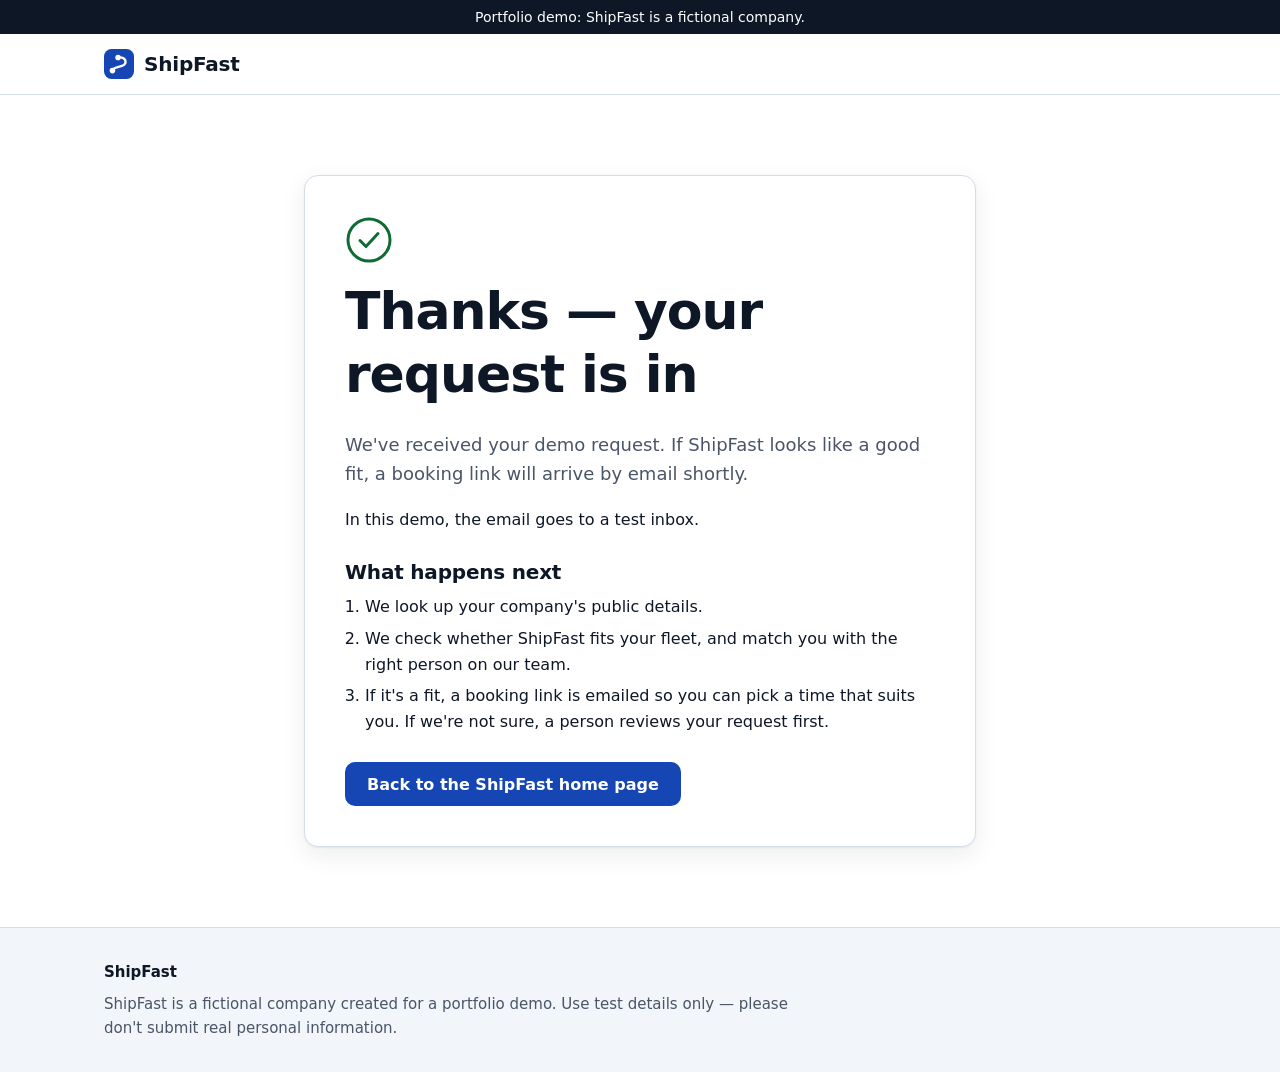
==== thanks.html @ 263e2e40 "Add ShipFast demo site (fictional company, portfolio demo) Static landing page, demo-request form an" ====
<!doctype html>
<html lang="en">
<head>
  <meta charset="utf-8">
  <meta name="viewport" content="width=device-width, initial-scale=1">
  <meta name="robots" content="noindex, nofollow">
  <meta name="color-scheme" content="light dark">
  <meta name="description" content="Your ShipFast demo request has been received. A fictional company created for a portfolio demo.">
  <title>Request received — ShipFast</title>
  <link rel="icon" href="data:image/svg+xml,%3Csvg%20xmlns='http://www.w3.org/2000/svg'%20viewBox='0%200%2032%2032'%3E%3Crect%20width='32'%20height='32'%20rx='8'%20fill='%231546b3'/%3E%3Cpath%20d='M9%2023c0-5%2014-3%2014-9s-8-5-8-5'%20fill='none'%20stroke='%23fff'%20stroke-width='2.5'%20stroke-linecap='round'/%3E%3Ccircle%20cx='9'%20cy='23'%20r='3'%20fill='%23fff'/%3E%3Ccircle%20cx='15'%20cy='9'%20r='3'%20fill='%23fff'/%3E%3C/svg%3E">
  <link rel="stylesheet" href="styles.css">
</head>
<body>
  <a class="skip-link" href="#main">Skip to main content</a>

  <header class="site-header">
    <p class="demo-banner">Portfolio demo: ShipFast is a fictional company.</p>
    <div class="container header-inner">
      <a class="brand" href="index.html">
        <svg width="30" height="30" viewBox="0 0 32 32" aria-hidden="true" focusable="false">
          <rect class="logo-bg" width="32" height="32" rx="8" fill="#1546b3"/>
          <path class="logo-mark" d="M9 23c0-5 14-3 14-9s-8-5-8-5" fill="none" stroke="#ffffff" stroke-width="2.5" stroke-linecap="round"/>
          <circle class="logo-dot" cx="9" cy="23" r="3" fill="#ffffff"/>
          <circle class="logo-dot" cx="15" cy="9" r="3" fill="#ffffff"/>
        </svg>
        <span>ShipFast</span>
      </a>
    </div>
  </header>

  <main id="main">
    <div class="section">
      <div class="container narrow">
        <div class="thanks-card">
          <svg class="thanks-icon" width="48" height="48" viewBox="0 0 48 48" aria-hidden="true" focusable="false" fill="none" stroke="currentColor" stroke-width="3" stroke-linecap="round" stroke-linejoin="round">
            <circle cx="24" cy="24" r="21"/>
            <path d="M15 24.5l6 6 12-13"/>
          </svg>
          <h1>Thanks — your request is in</h1>
          <p class="lead">We've received your demo request. If ShipFast looks like a good fit, a booking link will arrive by email shortly.</p>
          <p>In this demo, the email goes to a test inbox.</p>

          <h2>What happens next</h2>
          <ol class="next-steps">
            <li>We look up your company's public details.</li>
            <li>We check whether ShipFast fits your fleet, and match you with the right person on our team.</li>
            <li>If it's a fit, a booking link is emailed so you can pick a time that suits you. If we're not sure, a person reviews your request first.</li>
          </ol>

          <a class="button" href="index.html">Back to the ShipFast home page</a>
        </div>
      </div>
    </div>
  </main>

  <footer class="site-footer">
    <div class="container">
      <p class="footer-brand">ShipFast</p>
      <p class="footer-notice">ShipFast is a fictional company created for a portfolio demo. Use test details only — please don't submit real personal information.</p>
    </div>
  </footer>
</body>
</html>
---- styles.css ----
/*
  ShipFast demo site: shared styles for index.html and thanks.html.
  No external fonts, images or scripts. Light and dark mode follow the
  visitor's device setting (prefers-color-scheme).
  Text colors meet WCAG AA contrast (4.5:1); field borders and focus
  rings meet 3:1, in both themes.
*/

/* ---------- Color tokens ---------- */

:root {
  color-scheme: light dark;

  --bg: #ffffff;
  --bg-alt: #f2f5f9;
  --surface: #ffffff;
  --text: #0e1726;
  --muted: #4a5568;
  --border: #d6dde7;
  --field-bg: #ffffff;
  --field-border: #6b7789;
  --brand: #1546b3;
  --brand-hover: #0f3a96;
  --brand-text: #ffffff;
  --link: #1546b3;
  --focus: #1546b3;
  --accent: #d97706;
  --banner-bg: #0e1726;
  --banner-text: #ffffff;
  --notice-bg: #fff6e5;
  --notice-border: #b26b00;
  --notice-text: #4a2c00;
  --badge-bg: #e8effd;
  --badge-text: #123e9e;
  --error: #b42318;
  --good: #0f6b33;
  --map-bg: #e4ebf5;
  --map-street: #ffffff;
  --shadow: 0 1px 2px rgb(14 23 38 / 6%), 0 8px 24px rgb(14 23 38 / 8%);

  --radius: 14px;
  --radius-sm: 8px;
}

@media (prefers-color-scheme: dark) {
  :root {
    --bg: #0b1220;
    --bg-alt: #101a2c;
    --surface: #15213a;
    --text: #e7ecf3;
    --muted: #a9b6c8;
    --border: #2a3a57;
    --field-bg: #0e182b;
    --field-border: #8393ab;
    --brand: #8ab4ff;
    --brand-hover: #a9c8ff;
    --brand-text: #0b1220;
    --link: #9fc0ff;
    --focus: #9fc0ff;
    --accent: #f5b13d;
    --banner-bg: #1a2742;
    --banner-text: #e7ecf3;
    --notice-bg: #2b2111;
    --notice-border: #d39b3a;
    --notice-text: #f5e6c8;
    --badge-bg: #182a4d;
    --badge-text: #b8d0ff;
    --error: #ff8a80;
    --good: #6ee7a0;
    --map-bg: #12203a;
    --map-street: #1e3050;
    --shadow: 0 1px 2px rgb(0 0 0 / 30%), 0 8px 24px rgb(0 0 0 / 35%);
  }
}

/* ---------- Base ---------- */

*,
*::before,
*::after {
  box-sizing: border-box;
}

html {
  -webkit-text-size-adjust: 100%;
  text-size-adjust: 100%;
}

@media (prefers-reduced-motion: no-preference) {
  html {
    scroll-behavior: smooth;
  }
}

body {
  margin: 0;
  min-height: 100vh;
  display: flex;
  flex-direction: column;
  background: var(--bg);
  color: var(--text);
  font-family: system-ui, -apple-system, "Segoe UI", Roboto, "Helvetica Neue", Arial, sans-serif;
  font-size: 1rem;
  line-height: 1.6;
}

main {
  flex: 1 0 auto;
}

h1,
h2,
h3 {
  margin: 0 0 0.5em;
  line-height: 1.2;
  text-wrap: balance;
}

h1 {
  font-size: clamp(2rem, 1.25rem + 3.5vw, 3.25rem);
  letter-spacing: -0.02em;
}

h2 {
  font-size: clamp(1.5rem, 1.2rem + 1.5vw, 2.125rem);
  letter-spacing: -0.01em;
}

h3 {
  font-size: 1.1875rem;
}

p {
  margin: 0 0 1em;
}

a {
  color: var(--link);
  text-underline-offset: 0.15em;
}

a:hover {
  text-decoration-thickness: 2px;
}

/* Visible keyboard focus everywhere */
:focus-visible {
  outline: 3px solid var(--focus);
  outline-offset: 3px;
}

.sr-only {
  position: absolute;
  width: 1px;
  height: 1px;
  padding: 0;
  margin: -1px;
  overflow: hidden;
  clip: rect(0 0 0 0);
  clip-path: inset(50%);
  white-space: nowrap;
  border: 0;
}

.skip-link {
  position: absolute;
  top: -200px;
  left: 16px;
  z-index: 10;
  padding: 10px 16px;
  border: 2px solid var(--focus);
  border-radius: var(--radius-sm);
  background: var(--surface);
  color: var(--text);
  font-weight: 700;
}

.skip-link:focus {
  top: 12px;
}

.container {
  width: 100%;
  max-width: 1120px;
  margin-inline: auto;
  padding-inline: 16px;
}

.narrow {
  max-width: 720px;
}

@media (min-width: 640px) {
  .container {
    padding-inline: 24px;
  }
}

/* ---------- Header ---------- */

.demo-banner {
  margin: 0;
  padding: 6px 16px;
  background: var(--banner-bg);
  color: var(--banner-text);
  font-size: 0.875rem;
  text-align: center;
}

.site-header {
  background: var(--bg);
  border-bottom: 1px solid var(--border);
}

.header-inner {
  display: flex;
  flex-wrap: wrap;
  align-items: center;
  justify-content: space-between;
  gap: 8px 24px;
  padding-block: 14px;
}

.brand {
  display: inline-flex;
  align-items: center;
  gap: 10px;
  color: var(--text);
  font-size: 1.25rem;
  font-weight: 800;
  letter-spacing: -0.01em;
  text-decoration: none;
}

.brand svg {
  flex: none;
}

.logo-bg {
  fill: var(--brand);
}

.logo-mark {
  stroke: var(--brand-text);
}

.logo-dot {
  fill: var(--brand-text);
}

.site-nav {
  display: flex;
  flex-wrap: wrap;
  align-items: center;
  gap: 4px 16px;
}

.site-nav a:not(.button) {
  padding: 6px 2px;
  color: var(--text);
  font-weight: 600;
  text-decoration: none;
}

.site-nav a:not(.button):hover {
  text-decoration: underline;
}

/* Narrow phones: keep all three nav items on one row under the logo */
@media (max-width: 479px) {
  .site-nav {
    gap: 4px 12px;
    font-size: 0.875rem;
  }

  .site-nav .button-small {
    padding-inline: 12px;
    font-size: 0.875rem;
  }
}

/* ---------- Buttons ---------- */

.button {
  display: inline-flex;
  align-items: center;
  justify-content: center;
  min-height: 44px;
  padding: 10px 20px;
  border: 2px solid var(--brand);
  border-radius: 10px;
  background: var(--brand);
  color: var(--brand-text);
  font: inherit;
  font-weight: 700;
  line-height: 1.2;
  text-align: center;
  text-decoration: none;
  cursor: pointer;
}

.button:hover {
  border-color: var(--brand-hover);
  background: var(--brand-hover);
}

.button-secondary {
  border-color: currentColor;
  background: transparent;
  color: var(--link);
}

.button-secondary:hover {
  border-color: currentColor;
  background: var(--badge-bg);
}

.button-small {
  min-height: 36px;
  padding: 6px 14px;
  font-size: 0.9375rem;
}

.button-block {
  width: 100%;
}

/* ---------- Hero ---------- */

.hero {
  padding-block: 48px 56px;
  background: linear-gradient(180deg, var(--bg-alt), var(--bg));
}

.hero-inner {
  display: grid;
  gap: 40px;
  align-items: center;
}

.hero-inner > * {
  min-width: 0;
}

@media (min-width: 880px) {
  .hero {
    padding-block: 80px;
  }

  .hero-inner {
    grid-template-columns: 1.05fr 1fr;
    gap: 56px;
  }
}

.eyebrow {
  margin-bottom: 12px;
  color: var(--link);
  font-size: 0.8125rem;
  font-weight: 700;
  letter-spacing: 0.08em;
  text-transform: uppercase;
}

.lead {
  max-width: 36em;
  color: var(--muted);
  font-size: 1.125rem;
}

.hero-actions {
  display: flex;
  flex-wrap: wrap;
  gap: 12px;
  margin-top: 28px;
}

.hero-art svg {
  display: block;
  width: 100%;
  max-width: 560px;
  height: auto;
  margin-inline: auto;
}

/* Hero illustration colors (decorative SVG) */
.map-bg {
  fill: var(--map-bg);
}

.map-street {
  stroke: var(--map-street);
}

.route-a {
  stroke: var(--brand);
}

.route-b {
  stroke: var(--accent);
}

.stop {
  fill: var(--surface);
}

.stop-a {
  stroke: var(--brand);
}

.stop-b {
  stroke: var(--accent);
}

.depot {
  fill: var(--text);
}

.depot-mark {
  fill: var(--bg);
}

/* ---------- Sections ---------- */

.section {
  padding-block: 56px;
}

@media (min-width: 880px) {
  .section {
    padding-block: 80px;
  }
}

.section-alt {
  background: var(--bg-alt);
  border-block: 1px solid var(--border);
}

.section-intro {
  max-width: 40em;
  color: var(--muted);
  font-size: 1.0625rem;
}

/* How it works */
.steps {
  display: grid;
  gap: 16px;
  margin: 32px 0 0;
  padding: 0;
  list-style: none;
}

@media (min-width: 760px) {
  .steps {
    grid-template-columns: repeat(3, 1fr);
    gap: 20px;
  }
}

.step {
  padding: 24px;
  border: 1px solid var(--border);
  border-radius: var(--radius);
  background: var(--surface);
  box-shadow: var(--shadow);
}

.step p {
  margin: 0;
  color: var(--muted);
}

.step-num {
  display: inline-grid;
  place-items: center;
  width: 40px;
  height: 40px;
  margin-bottom: 16px;
  border-radius: 50%;
  background: var(--brand);
  color: var(--brand-text);
  font-weight: 800;
}

/* Example result */
.badge {
  display: inline-block;
  margin-bottom: 12px;
  padding: 4px 12px;
  border: 1px solid currentColor;
  border-radius: 999px;
  background: var(--badge-bg);
  color: var(--badge-text);
  font-size: 0.8125rem;
  font-weight: 700;
  letter-spacing: 0.06em;
  text-transform: uppercase;
}

.table-card {
  margin-top: 28px;
  overflow-x: auto;
  border: 1px solid var(--border);
  border-radius: var(--radius);
  background: var(--surface);
  box-shadow: var(--shadow);
}

.compare {
  width: 100%;
  border-collapse: collapse;
}

.compare caption {
  padding: 16px 16px 4px;
  font-weight: 700;
  text-align: left;
}

.compare th,
.compare td {
  padding: 12px 16px;
  border-top: 1px solid var(--border);
  text-align: left;
  vertical-align: top;
}

.compare thead th {
  border-top: 0;
  color: var(--muted);
  font-size: 0.875rem;
}

.compare tbody th {
  font-weight: 600;
}

.compare .win {
  color: var(--good);
  font-weight: 700;
}

@media (max-width: 480px) {
  .compare caption {
    padding-inline: 10px;
  }

  .compare th,
  .compare td {
    padding: 10px;
  }
}

.disclaimer {
  margin: 16px 0 0;
  color: var(--muted);
  font-size: 0.9375rem;
}

/* ---------- Demo-request form ---------- */

.form-card {
  margin-top: 28px;
  padding: 20px 16px 24px;
  border: 1px solid var(--border);
  border-radius: var(--radius);
  background: var(--surface);
  box-shadow: var(--shadow);
}

@media (min-width: 640px) {
  .form-card {
    padding: 32px;
  }
}

.form-card form {
  display: grid;
  gap: 20px;
  margin-top: 24px;
}

.form-note {
  margin: 0;
  color: var(--muted);
  font-size: 0.9375rem;
}

.field {
  display: grid;
  gap: 6px;
}

.field label {
  font-weight: 600;
}

.optional {
  color: var(--muted);
  font-weight: 400;
}

.hint {
  margin: 0;
  color: var(--muted);
  font-size: 0.875rem;
}

.field input,
.field select,
.field textarea {
  width: 100%;
  min-height: 46px;
  padding: 10px 12px;
  border: 1px solid var(--field-border);
  border-radius: var(--radius-sm);
  background: var(--field-bg);
  color: var(--text);
  font: inherit;
}

.field textarea {
  min-height: 120px;
  resize: vertical;
}

/* Form fields always show a focus ring, however they were focused */
.field input:focus,
.field select:focus,
.field textarea:focus {
  border-color: var(--focus);
  outline: 3px solid var(--focus);
  outline-offset: 1px;
}

/* Error outline only after the visitor has interacted with the field.
   Browsers that don't know :user-invalid skip this rule and still show
   their own validation messages. */
.field input:user-invalid,
.field select:user-invalid,
.field textarea:user-invalid {
  border-color: var(--error);
  box-shadow: inset 0 0 0 1px var(--error);
}

.select-wrap {
  position: relative;
}

.select-wrap select {
  -webkit-appearance: none;
  appearance: none;
  padding-right: 44px;
}

.select-wrap::after {
  content: "";
  position: absolute;
  top: 50%;
  right: 16px;
  width: 9px;
  height: 9px;
  border-right: 2px solid var(--muted);
  border-bottom: 2px solid var(--muted);
  transform: translateY(-70%) rotate(45deg);
  pointer-events: none;
}

/* Honeypot: moved off-screen so people never see or reach it.
   (Also skipped by Tab via tabindex="-1" and hidden from screen
   readers via aria-hidden on its wrapper.) */
.hp {
  position: absolute;
  top: auto;
  left: -10000px;
  width: 1px;
  height: 1px;
  overflow: hidden;
}

/* Honest demo notice */
.notice {
  display: flex;
  align-items: flex-start;
  gap: 12px;
  padding: 12px 14px;
  border: 1px solid var(--notice-border);
  border-left-width: 5px;
  border-radius: var(--radius-sm);
  background: var(--notice-bg);
  color: var(--notice-text);
}

.notice svg {
  flex: none;
  margin-top: 2px;
}

.notice p {
  margin: 0;
  font-size: 0.9375rem;
  font-weight: 500;
}

/* ---------- Thank-you page ---------- */

.thanks-card {
  padding: 28px 20px;
  border: 1px solid var(--border);
  border-radius: var(--radius);
  background: var(--surface);
  box-shadow: var(--shadow);
}

@media (min-width: 640px) {
  .thanks-card {
    padding: 40px;
  }
}

.thanks-icon {
  display: block;
  margin-bottom: 16px;
  color: var(--good);
}

.thanks-card h2 {
  margin-top: 28px;
  font-size: 1.25rem;
}

.next-steps {
  margin: 0 0 28px;
  padding-left: 1.25em;
}

.next-steps li {
  margin-bottom: 6px;
}

/* ---------- Footer ---------- */

.site-footer {
  padding-block: 32px;
  border-top: 1px solid var(--border);
  background: var(--bg-alt);
  color: var(--muted);
  font-size: 0.9375rem;
}

.footer-brand {
  margin-bottom: 8px;
  color: var(--text);
  font-weight: 800;
}

.footer-notice {
  max-width: 46em;
  margin: 0;
}
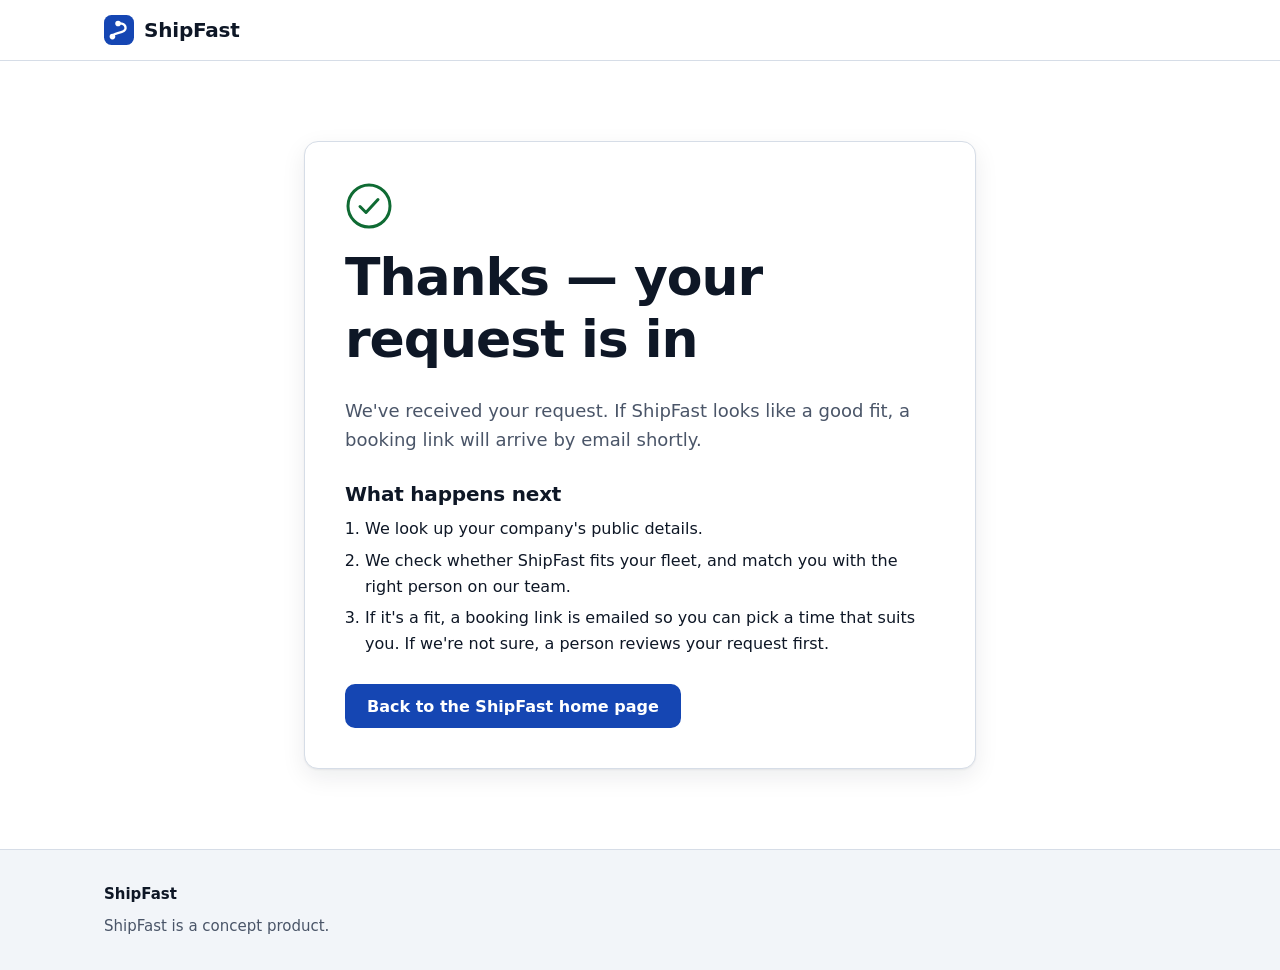
==== commit 4071d322: "Site copy: Request a walkthrough, no demo wording Removes the header banner and the notice box above" ====
--- a/thanks.html
+++ b/thanks.html
@@ -5,7 +5,7 @@
   <meta name="viewport" content="width=device-width, initial-scale=1">
   <meta name="robots" content="noindex, nofollow">
   <meta name="color-scheme" content="light dark">
-  <meta name="description" content="Your ShipFast demo request has been received. A fictional company created for a portfolio demo.">
+  <meta name="description" content="Your ShipFast walkthrough request has been received.">
   <title>Request received — ShipFast</title>
   <link rel="icon" href="data:image/svg+xml,%3Csvg%20xmlns='http://www.w3.org/2000/svg'%20viewBox='0%200%2032%2032'%3E%3Crect%20width='32'%20height='32'%20rx='8'%20fill='%231546b3'/%3E%3Cpath%20d='M9%2023c0-5%2014-3%2014-9s-8-5-8-5'%20fill='none'%20stroke='%23fff'%20stroke-width='2.5'%20stroke-linecap='round'/%3E%3Ccircle%20cx='9'%20cy='23'%20r='3'%20fill='%23fff'/%3E%3Ccircle%20cx='15'%20cy='9'%20r='3'%20fill='%23fff'/%3E%3C/svg%3E">
   <link rel="stylesheet" href="styles.css">
@@ -14,7 +14,6 @@
   <a class="skip-link" href="#main">Skip to main content</a>
 
   <header class="site-header">
-    <p class="demo-banner">Portfolio demo: ShipFast is a fictional company.</p>
     <div class="container header-inner">
       <a class="brand" href="index.html">
         <svg width="30" height="30" viewBox="0 0 32 32" aria-hidden="true" focusable="false">
@@ -37,8 +36,7 @@
             <path d="M15 24.5l6 6 12-13"/>
           </svg>
           <h1>Thanks — your request is in</h1>
-          <p class="lead">We've received your demo request. If ShipFast looks like a good fit, a booking link will arrive by email shortly.</p>
-          <p>In this demo, the email goes to a test inbox.</p>
+          <p class="lead">We've received your request. If ShipFast looks like a good fit, a booking link will arrive by email shortly.</p>
 
           <h2>What happens next</h2>
           <ol class="next-steps">
@@ -56,7 +54,7 @@
   <footer class="site-footer">
     <div class="container">
       <p class="footer-brand">ShipFast</p>
-      <p class="footer-notice">ShipFast is a fictional company created for a portfolio demo. Use test details only — please don't submit real personal information.</p>
+      <p class="footer-notice">ShipFast is a concept product.</p>
     </div>
   </footer>
 </body>
--- a/styles.css
+++ b/styles.css
@@ -1,762 +1,719 @@
-/*
-  ShipFast demo site: shared styles for index.html and thanks.html.
-  No external fonts, images or scripts. Light and dark mode follow the
-  visitor's device setting (prefers-color-scheme).
-  Text colors meet WCAG AA contrast (4.5:1); field borders and focus
-  rings meet 3:1, in both themes.
-*/
-
-/* ---------- Color tokens ---------- */
-
-:root {
-  color-scheme: light dark;
-
-  --bg: #ffffff;
-  --bg-alt: #f2f5f9;
-  --surface: #ffffff;
-  --text: #0e1726;
-  --muted: #4a5568;
-  --border: #d6dde7;
-  --field-bg: #ffffff;
-  --field-border: #6b7789;
-  --brand: #1546b3;
-  --brand-hover: #0f3a96;
-  --brand-text: #ffffff;
-  --link: #1546b3;
-  --focus: #1546b3;
-  --accent: #d97706;
-  --banner-bg: #0e1726;
-  --banner-text: #ffffff;
-  --notice-bg: #fff6e5;
-  --notice-border: #b26b00;
-  --notice-text: #4a2c00;
-  --badge-bg: #e8effd;
-  --badge-text: #123e9e;
-  --error: #b42318;
-  --good: #0f6b33;
-  --map-bg: #e4ebf5;
-  --map-street: #ffffff;
-  --shadow: 0 1px 2px rgb(14 23 38 / 6%), 0 8px 24px rgb(14 23 38 / 8%);
-
-  --radius: 14px;
-  --radius-sm: 8px;
-}
-
-@media (prefers-color-scheme: dark) {
-  :root {
-    --bg: #0b1220;
-    --bg-alt: #101a2c;
-    --surface: #15213a;
-    --text: #e7ecf3;
-    --muted: #a9b6c8;
-    --border: #2a3a57;
-    --field-bg: #0e182b;
-    --field-border: #8393ab;
-    --brand: #8ab4ff;
-    --brand-hover: #a9c8ff;
-    --brand-text: #0b1220;
-    --link: #9fc0ff;
-    --focus: #9fc0ff;
-    --accent: #f5b13d;
-    --banner-bg: #1a2742;
-    --banner-text: #e7ecf3;
-    --notice-bg: #2b2111;
-    --notice-border: #d39b3a;
-    --notice-text: #f5e6c8;
-    --badge-bg: #182a4d;
-    --badge-text: #b8d0ff;
-    --error: #ff8a80;
-    --good: #6ee7a0;
-    --map-bg: #12203a;
-    --map-street: #1e3050;
-    --shadow: 0 1px 2px rgb(0 0 0 / 30%), 0 8px 24px rgb(0 0 0 / 35%);
-  }
-}
-
-/* ---------- Base ---------- */
-
-*,
-*::before,
-*::after {
-  box-sizing: border-box;
-}
-
-html {
-  -webkit-text-size-adjust: 100%;
-  text-size-adjust: 100%;
-}
-
-@media (prefers-reduced-motion: no-preference) {
-  html {
-    scroll-behavior: smooth;
-  }
-}
-
-body {
-  margin: 0;
-  min-height: 100vh;
-  display: flex;
-  flex-direction: column;
-  background: var(--bg);
-  color: var(--text);
-  font-family: system-ui, -apple-system, "Segoe UI", Roboto, "Helvetica Neue", Arial, sans-serif;
-  font-size: 1rem;
-  line-height: 1.6;
-}
-
-main {
-  flex: 1 0 auto;
-}
-
-h1,
-h2,
-h3 {
-  margin: 0 0 0.5em;
-  line-height: 1.2;
-  text-wrap: balance;
-}
-
-h1 {
-  font-size: clamp(2rem, 1.25rem + 3.5vw, 3.25rem);
-  letter-spacing: -0.02em;
-}
-
-h2 {
-  font-size: clamp(1.5rem, 1.2rem + 1.5vw, 2.125rem);
-  letter-spacing: -0.01em;
-}
-
-h3 {
-  font-size: 1.1875rem;
-}
-
-p {
-  margin: 0 0 1em;
-}
-
-a {
-  color: var(--link);
-  text-underline-offset: 0.15em;
-}
-
-a:hover {
-  text-decoration-thickness: 2px;
-}
-
-/* Visible keyboard focus everywhere */
-:focus-visible {
-  outline: 3px solid var(--focus);
-  outline-offset: 3px;
-}
-
-.sr-only {
-  position: absolute;
-  width: 1px;
-  height: 1px;
-  padding: 0;
-  margin: -1px;
-  overflow: hidden;
-  clip: rect(0 0 0 0);
-  clip-path: inset(50%);
-  white-space: nowrap;
-  border: 0;
-}
-
-.skip-link {
-  position: absolute;
-  top: -200px;
-  left: 16px;
-  z-index: 10;
-  padding: 10px 16px;
-  border: 2px solid var(--focus);
-  border-radius: var(--radius-sm);
-  background: var(--surface);
-  color: var(--text);
-  font-weight: 700;
-}
-
-.skip-link:focus {
-  top: 12px;
-}
-
-.container {
-  width: 100%;
-  max-width: 1120px;
-  margin-inline: auto;
-  padding-inline: 16px;
-}
-
-.narrow {
-  max-width: 720px;
-}
-
-@media (min-width: 640px) {
-  .container {
-    padding-inline: 24px;
-  }
-}
-
-/* ---------- Header ---------- */
-
-.demo-banner {
-  margin: 0;
-  padding: 6px 16px;
-  background: var(--banner-bg);
-  color: var(--banner-text);
-  font-size: 0.875rem;
-  text-align: center;
-}
-
-.site-header {
-  background: var(--bg);
-  border-bottom: 1px solid var(--border);
-}
-
-.header-inner {
-  display: flex;
-  flex-wrap: wrap;
-  align-items: center;
-  justify-content: space-between;
-  gap: 8px 24px;
-  padding-block: 14px;
-}
-
-.brand {
-  display: inline-flex;
-  align-items: center;
-  gap: 10px;
-  color: var(--text);
-  font-size: 1.25rem;
-  font-weight: 800;
-  letter-spacing: -0.01em;
-  text-decoration: none;
-}
-
-.brand svg {
-  flex: none;
-}
-
-.logo-bg {
-  fill: var(--brand);
-}
-
-.logo-mark {
-  stroke: var(--brand-text);
-}
-
-.logo-dot {
-  fill: var(--brand-text);
-}
-
-.site-nav {
-  display: flex;
-  flex-wrap: wrap;
-  align-items: center;
-  gap: 4px 16px;
-}
-
-.site-nav a:not(.button) {
-  padding: 6px 2px;
-  color: var(--text);
-  font-weight: 600;
-  text-decoration: none;
-}
-
-.site-nav a:not(.button):hover {
-  text-decoration: underline;
-}
-
-/* Narrow phones: keep all three nav items on one row under the logo */
-@media (max-width: 479px) {
-  .site-nav {
-    gap: 4px 12px;
-    font-size: 0.875rem;
-  }
-
-  .site-nav .button-small {
-    padding-inline: 12px;
-    font-size: 0.875rem;
-  }
-}
-
-/* ---------- Buttons ---------- */
-
-.button {
-  display: inline-flex;
-  align-items: center;
-  justify-content: center;
-  min-height: 44px;
-  padding: 10px 20px;
-  border: 2px solid var(--brand);
-  border-radius: 10px;
-  background: var(--brand);
-  color: var(--brand-text);
-  font: inherit;
-  font-weight: 700;
-  line-height: 1.2;
-  text-align: center;
-  text-decoration: none;
-  cursor: pointer;
-}
-
-.button:hover {
-  border-color: var(--brand-hover);
-  background: var(--brand-hover);
-}
-
-.button-secondary {
-  border-color: currentColor;
-  background: transparent;
-  color: var(--link);
-}
-
-.button-secondary:hover {
-  border-color: currentColor;
-  background: var(--badge-bg);
-}
-
-.button-small {
-  min-height: 36px;
-  padding: 6px 14px;
-  font-size: 0.9375rem;
-}
-
-.button-block {
-  width: 100%;
-}
-
-/* ---------- Hero ---------- */
-
-.hero {
-  padding-block: 48px 56px;
-  background: linear-gradient(180deg, var(--bg-alt), var(--bg));
-}
-
-.hero-inner {
-  display: grid;
-  gap: 40px;
-  align-items: center;
-}
-
-.hero-inner > * {
-  min-width: 0;
-}
-
-@media (min-width: 880px) {
-  .hero {
-    padding-block: 80px;
-  }
-
-  .hero-inner {
-    grid-template-columns: 1.05fr 1fr;
-    gap: 56px;
-  }
-}
-
-.eyebrow {
-  margin-bottom: 12px;
-  color: var(--link);
-  font-size: 0.8125rem;
-  font-weight: 700;
-  letter-spacing: 0.08em;
-  text-transform: uppercase;
-}
-
-.lead {
-  max-width: 36em;
-  color: var(--muted);
-  font-size: 1.125rem;
-}
-
-.hero-actions {
-  display: flex;
-  flex-wrap: wrap;
-  gap: 12px;
-  margin-top: 28px;
-}
-
-.hero-art svg {
-  display: block;
-  width: 100%;
-  max-width: 560px;
-  height: auto;
-  margin-inline: auto;
-}
-
-/* Hero illustration colors (decorative SVG) */
-.map-bg {
-  fill: var(--map-bg);
-}
-
-.map-street {
-  stroke: var(--map-street);
-}
-
-.route-a {
-  stroke: var(--brand);
-}
-
-.route-b {
-  stroke: var(--accent);
-}
-
-.stop {
-  fill: var(--surface);
-}
-
-.stop-a {
-  stroke: var(--brand);
-}
-
-.stop-b {
-  stroke: var(--accent);
-}
-
-.depot {
-  fill: var(--text);
-}
-
-.depot-mark {
-  fill: var(--bg);
-}
-
-/* ---------- Sections ---------- */
-
-.section {
-  padding-block: 56px;
-}
-
-@media (min-width: 880px) {
-  .section {
-    padding-block: 80px;
-  }
-}
-
-.section-alt {
-  background: var(--bg-alt);
-  border-block: 1px solid var(--border);
-}
-
-.section-intro {
-  max-width: 40em;
-  color: var(--muted);
-  font-size: 1.0625rem;
-}
-
-/* How it works */
-.steps {
-  display: grid;
-  gap: 16px;
-  margin: 32px 0 0;
-  padding: 0;
-  list-style: none;
-}
-
-@media (min-width: 760px) {
-  .steps {
-    grid-template-columns: repeat(3, 1fr);
-    gap: 20px;
-  }
-}
-
-.step {
-  padding: 24px;
-  border: 1px solid var(--border);
-  border-radius: var(--radius);
-  background: var(--surface);
-  box-shadow: var(--shadow);
-}
-
-.step p {
-  margin: 0;
-  color: var(--muted);
-}
-
-.step-num {
-  display: inline-grid;
-  place-items: center;
-  width: 40px;
-  height: 40px;
-  margin-bottom: 16px;
-  border-radius: 50%;
-  background: var(--brand);
-  color: var(--brand-text);
-  font-weight: 800;
-}
-
-/* Example result */
-.badge {
-  display: inline-block;
-  margin-bottom: 12px;
-  padding: 4px 12px;
-  border: 1px solid currentColor;
-  border-radius: 999px;
-  background: var(--badge-bg);
-  color: var(--badge-text);
-  font-size: 0.8125rem;
-  font-weight: 700;
-  letter-spacing: 0.06em;
-  text-transform: uppercase;
-}
-
-.table-card {
-  margin-top: 28px;
-  overflow-x: auto;
-  border: 1px solid var(--border);
-  border-radius: var(--radius);
-  background: var(--surface);
-  box-shadow: var(--shadow);
-}
-
-.compare {
-  width: 100%;
-  border-collapse: collapse;
-}
-
-.compare caption {
-  padding: 16px 16px 4px;
-  font-weight: 700;
-  text-align: left;
-}
-
-.compare th,
-.compare td {
-  padding: 12px 16px;
-  border-top: 1px solid var(--border);
-  text-align: left;
-  vertical-align: top;
-}
-
-.compare thead th {
-  border-top: 0;
-  color: var(--muted);
-  font-size: 0.875rem;
-}
-
-.compare tbody th {
-  font-weight: 600;
-}
-
-.compare .win {
-  color: var(--good);
-  font-weight: 700;
-}
-
-@media (max-width: 480px) {
-  .compare caption {
-    padding-inline: 10px;
-  }
-
-  .compare th,
-  .compare td {
-    padding: 10px;
-  }
-}
-
-.disclaimer {
-  margin: 16px 0 0;
-  color: var(--muted);
-  font-size: 0.9375rem;
-}
-
-/* ---------- Demo-request form ---------- */
-
-.form-card {
-  margin-top: 28px;
-  padding: 20px 16px 24px;
-  border: 1px solid var(--border);
-  border-radius: var(--radius);
-  background: var(--surface);
-  box-shadow: var(--shadow);
-}
-
-@media (min-width: 640px) {
-  .form-card {
-    padding: 32px;
-  }
-}
-
-.form-card form {
-  display: grid;
-  gap: 20px;
-  margin-top: 24px;
-}
-
-.form-note {
-  margin: 0;
-  color: var(--muted);
-  font-size: 0.9375rem;
-}
-
-.field {
-  display: grid;
-  gap: 6px;
-}
-
-.field label {
-  font-weight: 600;
-}
-
-.optional {
-  color: var(--muted);
-  font-weight: 400;
-}
-
-.hint {
-  margin: 0;
-  color: var(--muted);
-  font-size: 0.875rem;
-}
-
-.field input,
-.field select,
-.field textarea {
-  width: 100%;
-  min-height: 46px;
-  padding: 10px 12px;
-  border: 1px solid var(--field-border);
-  border-radius: var(--radius-sm);
-  background: var(--field-bg);
-  color: var(--text);
-  font: inherit;
-}
-
-.field textarea {
-  min-height: 120px;
-  resize: vertical;
-}
-
-/* Form fields always show a focus ring, however they were focused */
-.field input:focus,
-.field select:focus,
-.field textarea:focus {
-  border-color: var(--focus);
-  outline: 3px solid var(--focus);
-  outline-offset: 1px;
-}
-
-/* Error outline only after the visitor has interacted with the field.
-   Browsers that don't know :user-invalid skip this rule and still show
-   their own validation messages. */
-.field input:user-invalid,
-.field select:user-invalid,
-.field textarea:user-invalid {
-  border-color: var(--error);
-  box-shadow: inset 0 0 0 1px var(--error);
-}
-
-.select-wrap {
-  position: relative;
-}
-
-.select-wrap select {
-  -webkit-appearance: none;
-  appearance: none;
-  padding-right: 44px;
-}
-
-.select-wrap::after {
-  content: "";
-  position: absolute;
-  top: 50%;
-  right: 16px;
-  width: 9px;
-  height: 9px;
-  border-right: 2px solid var(--muted);
-  border-bottom: 2px solid var(--muted);
-  transform: translateY(-70%) rotate(45deg);
-  pointer-events: none;
-}
-
-/* Honeypot: moved off-screen so people never see or reach it.
-   (Also skipped by Tab via tabindex="-1" and hidden from screen
-   readers via aria-hidden on its wrapper.) */
-.hp {
-  position: absolute;
-  top: auto;
-  left: -10000px;
-  width: 1px;
-  height: 1px;
-  overflow: hidden;
-}
-
-/* Honest demo notice */
-.notice {
-  display: flex;
-  align-items: flex-start;
-  gap: 12px;
-  padding: 12px 14px;
-  border: 1px solid var(--notice-border);
-  border-left-width: 5px;
-  border-radius: var(--radius-sm);
-  background: var(--notice-bg);
-  color: var(--notice-text);
-}
-
-.notice svg {
-  flex: none;
-  margin-top: 2px;
-}
-
-.notice p {
-  margin: 0;
-  font-size: 0.9375rem;
-  font-weight: 500;
-}
-
-/* ---------- Thank-you page ---------- */
-
-.thanks-card {
-  padding: 28px 20px;
-  border: 1px solid var(--border);
-  border-radius: var(--radius);
-  background: var(--surface);
-  box-shadow: var(--shadow);
-}
-
-@media (min-width: 640px) {
-  .thanks-card {
-    padding: 40px;
-  }
-}
-
-.thanks-icon {
-  display: block;
-  margin-bottom: 16px;
-  color: var(--good);
-}
-
-.thanks-card h2 {
-  margin-top: 28px;
-  font-size: 1.25rem;
-}
-
-.next-steps {
-  margin: 0 0 28px;
-  padding-left: 1.25em;
-}
-
-.next-steps li {
-  margin-bottom: 6px;
-}
-
-/* ---------- Footer ---------- */
-
-.site-footer {
-  padding-block: 32px;
-  border-top: 1px solid var(--border);
-  background: var(--bg-alt);
-  color: var(--muted);
-  font-size: 0.9375rem;
-}
-
-.footer-brand {
-  margin-bottom: 8px;
-  color: var(--text);
-  font-weight: 800;
-}
-
-.footer-notice {
-  max-width: 46em;
-  margin: 0;
-}
+/*
+  ShipFast site: shared styles for index.html and thanks.html.
+  No external fonts, images or scripts. Light and dark mode follow the
+  visitor's device setting (prefers-color-scheme).
+  Text colors meet WCAG AA contrast (4.5:1); field borders and focus
+  rings meet 3:1, in both themes.
+*/
+
+/* ---------- Color tokens ---------- */
+
+:root {
+  color-scheme: light dark;
+
+  --bg: #ffffff;
+  --bg-alt: #f2f5f9;
+  --surface: #ffffff;
+  --text: #0e1726;
+  --muted: #4a5568;
+  --border: #d6dde7;
+  --field-bg: #ffffff;
+  --field-border: #6b7789;
+  --brand: #1546b3;
+  --brand-hover: #0f3a96;
+  --brand-text: #ffffff;
+  --link: #1546b3;
+  --focus: #1546b3;
+  --accent: #d97706;
+  --badge-bg: #e8effd;
+  --badge-text: #123e9e;
+  --error: #b42318;
+  --good: #0f6b33;
+  --map-bg: #e4ebf5;
+  --map-street: #ffffff;
+  --shadow: 0 1px 2px rgb(14 23 38 / 6%), 0 8px 24px rgb(14 23 38 / 8%);
+
+  --radius: 14px;
+  --radius-sm: 8px;
+}
+
+@media (prefers-color-scheme: dark) {
+  :root {
+    --bg: #0b1220;
+    --bg-alt: #101a2c;
+    --surface: #15213a;
+    --text: #e7ecf3;
+    --muted: #a9b6c8;
+    --border: #2a3a57;
+    --field-bg: #0e182b;
+    --field-border: #8393ab;
+    --brand: #8ab4ff;
+    --brand-hover: #a9c8ff;
+    --brand-text: #0b1220;
+    --link: #9fc0ff;
+    --focus: #9fc0ff;
+    --accent: #f5b13d;
+    --badge-bg: #182a4d;
+    --badge-text: #b8d0ff;
+    --error: #ff8a80;
+    --good: #6ee7a0;
+    --map-bg: #12203a;
+    --map-street: #1e3050;
+    --shadow: 0 1px 2px rgb(0 0 0 / 30%), 0 8px 24px rgb(0 0 0 / 35%);
+  }
+}
+
+/* ---------- Base ---------- */
+
+*,
+*::before,
+*::after {
+  box-sizing: border-box;
+}
+
+html {
+  -webkit-text-size-adjust: 100%;
+  text-size-adjust: 100%;
+}
+
+@media (prefers-reduced-motion: no-preference) {
+  html {
+    scroll-behavior: smooth;
+  }
+}
+
+body {
+  margin: 0;
+  min-height: 100vh;
+  display: flex;
+  flex-direction: column;
+  background: var(--bg);
+  color: var(--text);
+  font-family: system-ui, -apple-system, "Segoe UI", Roboto, "Helvetica Neue", Arial, sans-serif;
+  font-size: 1rem;
+  line-height: 1.6;
+}
+
+main {
+  flex: 1 0 auto;
+}
+
+h1,
+h2,
+h3 {
+  margin: 0 0 0.5em;
+  line-height: 1.2;
+  text-wrap: balance;
+}
+
+h1 {
+  font-size: clamp(2rem, 1.25rem + 3.5vw, 3.25rem);
+  letter-spacing: -0.02em;
+}
+
+h2 {
+  font-size: clamp(1.5rem, 1.2rem + 1.5vw, 2.125rem);
+  letter-spacing: -0.01em;
+}
+
+h3 {
+  font-size: 1.1875rem;
+}
+
+p {
+  margin: 0 0 1em;
+}
+
+a {
+  color: var(--link);
+  text-underline-offset: 0.15em;
+}
+
+a:hover {
+  text-decoration-thickness: 2px;
+}
+
+/* Visible keyboard focus everywhere */
+:focus-visible {
+  outline: 3px solid var(--focus);
+  outline-offset: 3px;
+}
+
+.sr-only {
+  position: absolute;
+  width: 1px;
+  height: 1px;
+  padding: 0;
+  margin: -1px;
+  overflow: hidden;
+  clip: rect(0 0 0 0);
+  clip-path: inset(50%);
+  white-space: nowrap;
+  border: 0;
+}
+
+.skip-link {
+  position: absolute;
+  top: -200px;
+  left: 16px;
+  z-index: 10;
+  padding: 10px 16px;
+  border: 2px solid var(--focus);
+  border-radius: var(--radius-sm);
+  background: var(--surface);
+  color: var(--text);
+  font-weight: 700;
+}
+
+.skip-link:focus {
+  top: 12px;
+}
+
+.container {
+  width: 100%;
+  max-width: 1120px;
+  margin-inline: auto;
+  padding-inline: 16px;
+}
+
+.narrow {
+  max-width: 720px;
+}
+
+@media (min-width: 640px) {
+  .container {
+    padding-inline: 24px;
+  }
+}
+
+/* ---------- Header ---------- */
+
+.site-header {
+  background: var(--bg);
+  border-bottom: 1px solid var(--border);
+}
+
+.header-inner {
+  display: flex;
+  flex-wrap: wrap;
+  align-items: center;
+  justify-content: space-between;
+  gap: 8px 24px;
+  padding-block: 14px;
+}
+
+.brand {
+  display: inline-flex;
+  align-items: center;
+  gap: 10px;
+  color: var(--text);
+  font-size: 1.25rem;
+  font-weight: 800;
+  letter-spacing: -0.01em;
+  text-decoration: none;
+}
+
+.brand svg {
+  flex: none;
+}
+
+.logo-bg {
+  fill: var(--brand);
+}
+
+.logo-mark {
+  stroke: var(--brand-text);
+}
+
+.logo-dot {
+  fill: var(--brand-text);
+}
+
+.site-nav {
+  display: flex;
+  flex-wrap: wrap;
+  align-items: center;
+  gap: 4px 16px;
+}
+
+.site-nav a:not(.button) {
+  padding: 6px 2px;
+  color: var(--text);
+  font-weight: 600;
+  text-decoration: none;
+}
+
+.site-nav a:not(.button):hover {
+  text-decoration: underline;
+}
+
+/* Narrow phones: keep all three nav items on one row under the logo */
+@media (max-width: 479px) {
+  .site-nav {
+    gap: 4px 12px;
+    font-size: 0.875rem;
+  }
+
+  .site-nav .button-small {
+    padding-inline: 12px;
+    font-size: 0.875rem;
+  }
+}
+
+/* ---------- Buttons ---------- */
+
+.button {
+  display: inline-flex;
+  align-items: center;
+  justify-content: center;
+  min-height: 44px;
+  padding: 10px 20px;
+  border: 2px solid var(--brand);
+  border-radius: 10px;
+  background: var(--brand);
+  color: var(--brand-text);
+  font: inherit;
+  font-weight: 700;
+  line-height: 1.2;
+  text-align: center;
+  text-decoration: none;
+  cursor: pointer;
+}
+
+.button:hover {
+  border-color: var(--brand-hover);
+  background: var(--brand-hover);
+}
+
+.button-secondary {
+  border-color: currentColor;
+  background: transparent;
+  color: var(--link);
+}
+
+.button-secondary:hover {
+  border-color: currentColor;
+  background: var(--badge-bg);
+}
+
+.button-small {
+  min-height: 36px;
+  padding: 6px 14px;
+  font-size: 0.9375rem;
+}
+
+.button-block {
+  width: 100%;
+}
+
+/* ---------- Hero ---------- */
+
+.hero {
+  padding-block: 48px 56px;
+  background: linear-gradient(180deg, var(--bg-alt), var(--bg));
+}
+
+.hero-inner {
+  display: grid;
+  gap: 40px;
+  align-items: center;
+}
+
+.hero-inner > * {
+  min-width: 0;
+}
+
+@media (min-width: 880px) {
+  .hero {
+    padding-block: 80px;
+  }
+
+  .hero-inner {
+    grid-template-columns: 1.05fr 1fr;
+    gap: 56px;
+  }
+}
+
+.eyebrow {
+  margin-bottom: 12px;
+  color: var(--link);
+  font-size: 0.8125rem;
+  font-weight: 700;
+  letter-spacing: 0.08em;
+  text-transform: uppercase;
+}
+
+.lead {
+  max-width: 36em;
+  color: var(--muted);
+  font-size: 1.125rem;
+}
+
+.hero-actions {
+  display: flex;
+  flex-wrap: wrap;
+  gap: 12px;
+  margin-top: 28px;
+}
+
+.hero-art svg {
+  display: block;
+  width: 100%;
+  max-width: 560px;
+  height: auto;
+  margin-inline: auto;
+}
+
+/* Hero illustration colors (decorative SVG) */
+.map-bg {
+  fill: var(--map-bg);
+}
+
+.map-street {
+  stroke: var(--map-street);
+}
+
+.route-a {
+  stroke: var(--brand);
+}
+
+.route-b {
+  stroke: var(--accent);
+}
+
+.stop {
+  fill: var(--surface);
+}
+
+.stop-a {
+  stroke: var(--brand);
+}
+
+.stop-b {
+  stroke: var(--accent);
+}
+
+.depot {
+  fill: var(--text);
+}
+
+.depot-mark {
+  fill: var(--bg);
+}
+
+/* ---------- Sections ---------- */
+
+.section {
+  padding-block: 56px;
+}
+
+@media (min-width: 880px) {
+  .section {
+    padding-block: 80px;
+  }
+}
+
+.section-alt {
+  background: var(--bg-alt);
+  border-block: 1px solid var(--border);
+}
+
+.section-intro {
+  max-width: 40em;
+  color: var(--muted);
+  font-size: 1.0625rem;
+}
+
+/* How it works */
+.steps {
+  display: grid;
+  gap: 16px;
+  margin: 32px 0 0;
+  padding: 0;
+  list-style: none;
+}
+
+@media (min-width: 760px) {
+  .steps {
+    grid-template-columns: repeat(3, 1fr);
+    gap: 20px;
+  }
+}
+
+.step {
+  padding: 24px;
+  border: 1px solid var(--border);
+  border-radius: var(--radius);
+  background: var(--surface);
+  box-shadow: var(--shadow);
+}
+
+.step p {
+  margin: 0;
+  color: var(--muted);
+}
+
+.step-num {
+  display: inline-grid;
+  place-items: center;
+  width: 40px;
+  height: 40px;
+  margin-bottom: 16px;
+  border-radius: 50%;
+  background: var(--brand);
+  color: var(--brand-text);
+  font-weight: 800;
+}
+
+/* Example result */
+.badge {
+  display: inline-block;
+  margin-bottom: 12px;
+  padding: 4px 12px;
+  border: 1px solid currentColor;
+  border-radius: 999px;
+  background: var(--badge-bg);
+  color: var(--badge-text);
+  font-size: 0.8125rem;
+  font-weight: 700;
+  letter-spacing: 0.06em;
+  text-transform: uppercase;
+}
+
+.table-card {
+  margin-top: 28px;
+  overflow-x: auto;
+  border: 1px solid var(--border);
+  border-radius: var(--radius);
+  background: var(--surface);
+  box-shadow: var(--shadow);
+}
+
+.compare {
+  width: 100%;
+  border-collapse: collapse;
+}
+
+.compare caption {
+  padding: 16px 16px 4px;
+  font-weight: 700;
+  text-align: left;
+}
+
+.compare th,
+.compare td {
+  padding: 12px 16px;
+  border-top: 1px solid var(--border);
+  text-align: left;
+  vertical-align: top;
+}
+
+.compare thead th {
+  border-top: 0;
+  color: var(--muted);
+  font-size: 0.875rem;
+}
+
+.compare tbody th {
+  font-weight: 600;
+}
+
+.compare .win {
+  color: var(--good);
+  font-weight: 700;
+}
+
+@media (max-width: 480px) {
+  .compare caption {
+    padding-inline: 10px;
+  }
+
+  .compare th,
+  .compare td {
+    padding: 10px;
+  }
+}
+
+.disclaimer {
+  margin: 16px 0 0;
+  color: var(--muted);
+  font-size: 0.9375rem;
+}
+
+/* ---------- Walkthrough request form ---------- */
+
+.form-card {
+  margin-top: 28px;
+  padding: 20px 16px 24px;
+  border: 1px solid var(--border);
+  border-radius: var(--radius);
+  background: var(--surface);
+  box-shadow: var(--shadow);
+}
+
+@media (min-width: 640px) {
+  .form-card {
+    padding: 32px;
+  }
+}
+
+.form-card form {
+  display: grid;
+  gap: 20px;
+  margin-top: 24px;
+}
+
+.form-note {
+  margin: 0;
+  color: var(--muted);
+  font-size: 0.9375rem;
+}
+
+.field {
+  display: grid;
+  gap: 6px;
+}
+
+.field label {
+  font-weight: 600;
+}
+
+.optional {
+  color: var(--muted);
+  font-weight: 400;
+}
+
+.hint {
+  margin: 0;
+  color: var(--muted);
+  font-size: 0.875rem;
+}
+
+.field input,
+.field select,
+.field textarea {
+  width: 100%;
+  min-height: 46px;
+  padding: 10px 12px;
+  border: 1px solid var(--field-border);
+  border-radius: var(--radius-sm);
+  background: var(--field-bg);
+  color: var(--text);
+  font: inherit;
+}
+
+.field textarea {
+  min-height: 120px;
+  resize: vertical;
+}
+
+/* Form fields always show a focus ring, however they were focused */
+.field input:focus,
+.field select:focus,
+.field textarea:focus {
+  border-color: var(--focus);
+  outline: 3px solid var(--focus);
+  outline-offset: 1px;
+}
+
+/* Error outline only after the visitor has interacted with the field.
+   Browsers that don't know :user-invalid skip this rule and still show
+   their own validation messages. */
+.field input:user-invalid,
+.field select:user-invalid,
+.field textarea:user-invalid {
+  border-color: var(--error);
+  box-shadow: inset 0 0 0 1px var(--error);
+}
+
+.select-wrap {
+  position: relative;
+}
+
+.select-wrap select {
+  -webkit-appearance: none;
+  appearance: none;
+  padding-right: 44px;
+}
+
+.select-wrap::after {
+  content: "";
+  position: absolute;
+  top: 50%;
+  right: 16px;
+  width: 9px;
+  height: 9px;
+  border-right: 2px solid var(--muted);
+  border-bottom: 2px solid var(--muted);
+  transform: translateY(-70%) rotate(45deg);
+  pointer-events: none;
+}
+
+/* Honeypot: moved off-screen so people never see or reach it.
+   (Also skipped by Tab via tabindex="-1" and hidden from screen
+   readers via aria-hidden on its wrapper.) */
+.hp {
+  position: absolute;
+  top: auto;
+  left: -10000px;
+  width: 1px;
+  height: 1px;
+  overflow: hidden;
+}
+
+/* ---------- Thank-you page ---------- */
+
+.thanks-card {
+  padding: 28px 20px;
+  border: 1px solid var(--border);
+  border-radius: var(--radius);
+  background: var(--surface);
+  box-shadow: var(--shadow);
+}
+
+@media (min-width: 640px) {
+  .thanks-card {
+    padding: 40px;
+  }
+}
+
+.thanks-icon {
+  display: block;
+  margin-bottom: 16px;
+  color: var(--good);
+}
+
+.thanks-card h2 {
+  margin-top: 28px;
+  font-size: 1.25rem;
+}
+
+.next-steps {
+  margin: 0 0 28px;
+  padding-left: 1.25em;
+}
+
+.next-steps li {
+  margin-bottom: 6px;
+}
+
+/* ---------- Footer ---------- */
+
+.site-footer {
+  padding-block: 32px;
+  border-top: 1px solid var(--border);
+  background: var(--bg-alt);
+  color: var(--muted);
+  font-size: 0.9375rem;
+}
+
+.footer-brand {
+  margin-bottom: 8px;
+  color: var(--text);
+  font-weight: 800;
+}
+
+.footer-notice {
+  max-width: 46em;
+  margin: 0;
+}
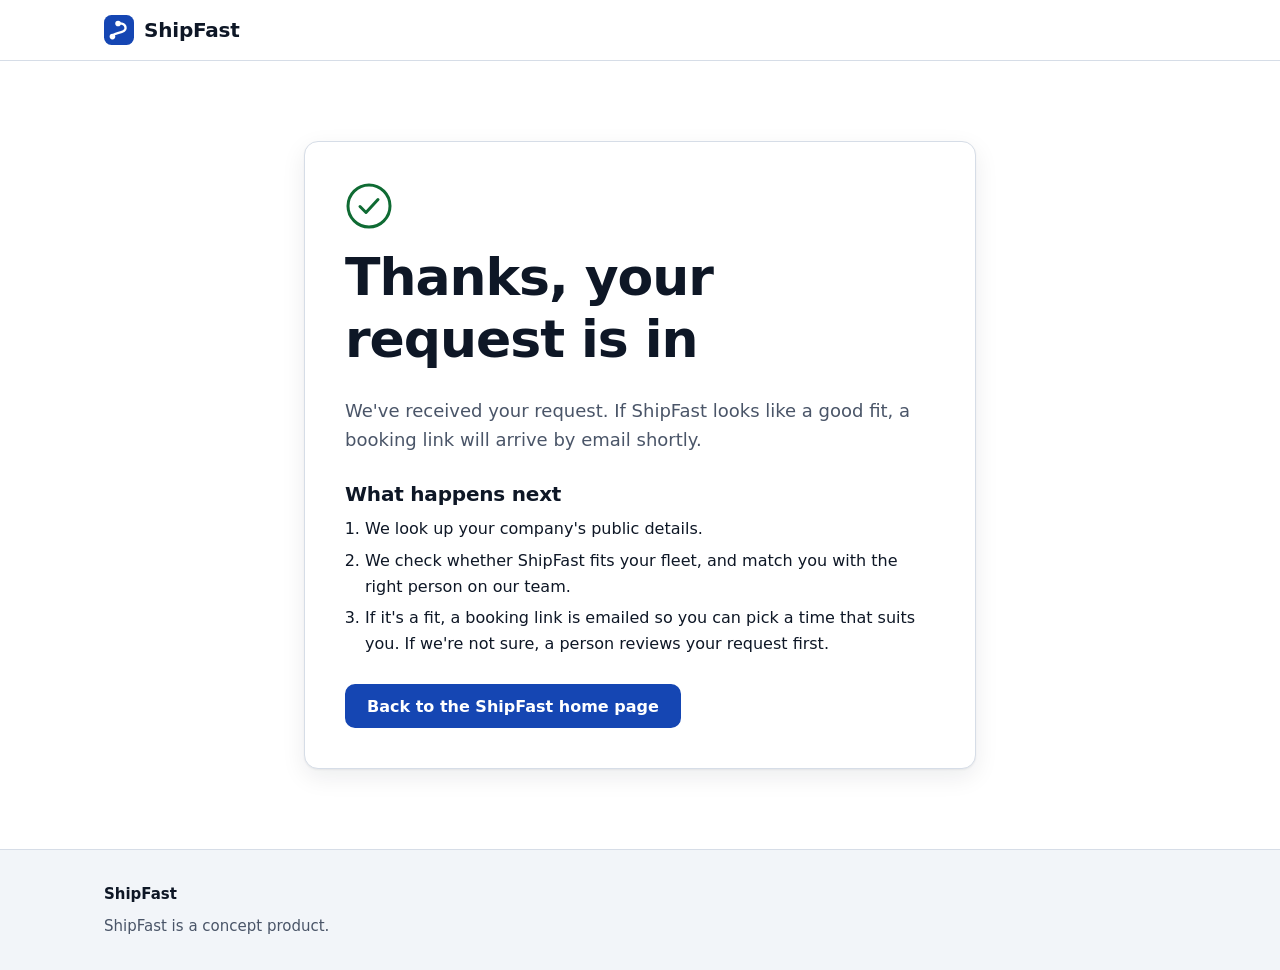
==== commit 518cf9b2: "Use plain punctuation in page titles and copy Titles use "|" instead of an em dash. The thank-you he" ====
--- a/thanks.html
+++ b/thanks.html
@@ -6,7 +6,7 @@
   <meta name="robots" content="noindex, nofollow">
   <meta name="color-scheme" content="light dark">
   <meta name="description" content="Your ShipFast walkthrough request has been received.">
-  <title>Request received — ShipFast</title>
+  <title>Request received | ShipFast</title>
   <link rel="icon" href="data:image/svg+xml,%3Csvg%20xmlns='http://www.w3.org/2000/svg'%20viewBox='0%200%2032%2032'%3E%3Crect%20width='32'%20height='32'%20rx='8'%20fill='%231546b3'/%3E%3Cpath%20d='M9%2023c0-5%2014-3%2014-9s-8-5-8-5'%20fill='none'%20stroke='%23fff'%20stroke-width='2.5'%20stroke-linecap='round'/%3E%3Ccircle%20cx='9'%20cy='23'%20r='3'%20fill='%23fff'/%3E%3Ccircle%20cx='15'%20cy='9'%20r='3'%20fill='%23fff'/%3E%3C/svg%3E">
   <link rel="stylesheet" href="styles.css">
 </head>
@@ -35,7 +35,7 @@
             <circle cx="24" cy="24" r="21"/>
             <path d="M15 24.5l6 6 12-13"/>
           </svg>
-          <h1>Thanks — your request is in</h1>
+          <h1>Thanks, your request is in</h1>
           <p class="lead">We've received your request. If ShipFast looks like a good fit, a booking link will arrive by email shortly.</p>
 
           <h2>What happens next</h2>
